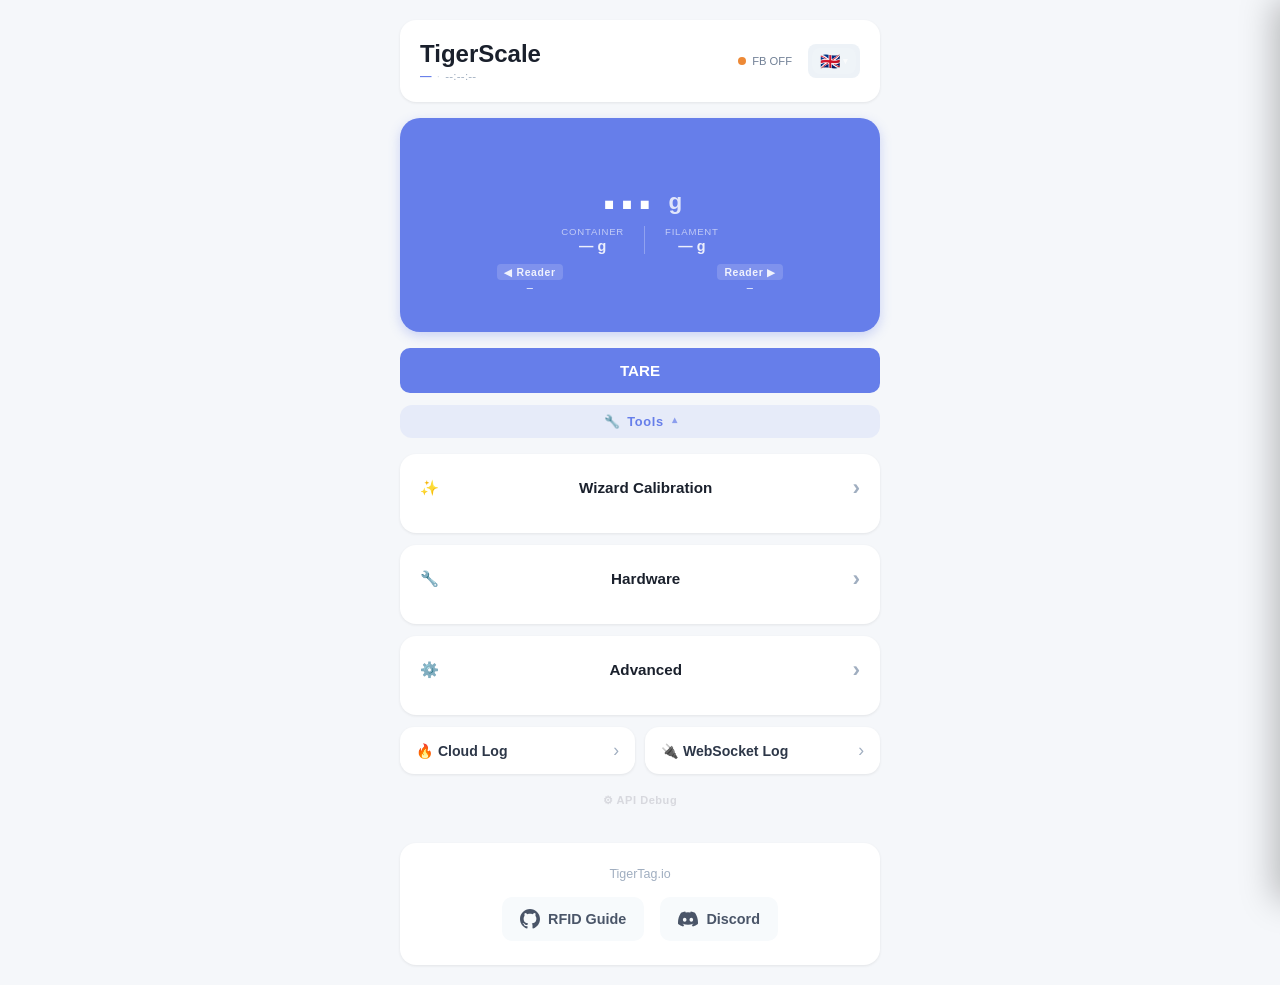
==== data/www/index.html @ 35320fca "Initial public release of the TigerScale V3 firmware First commit of the ESP32-S3 / PN532 / LVGL gen" ====
<!DOCTYPE html>
<html lang="en">
<head>
    <meta charset="UTF-8">
    <meta name="viewport" content="width=device-width, initial-scale=1.0">
    <meta name="theme-color" content="#667eea">
    <meta name="apple-mobile-web-app-capable" content="yes">
    <meta name="apple-mobile-web-app-status-bar-style" content="black-translucent">
    <meta name="apple-mobile-web-app-title" content="TigerScale">
    <meta name="description" content="TigerScale - Smart RFID filament scale">
    <link rel="icon" type="image/x-icon" href="favicon.ico">
    <link rel="icon" type="image/png" href="favicon.png">
    <link rel="apple-touch-icon" href="favicon.png">
    <link rel="manifest" href="manifest.json">
    <link rel="stylesheet" href="styles.css">
    <title>TigerScale</title>
</head>
<body>
    <div class="container">
        <!-- Header -->
        <div class="header">
            <div class="header-title">
                <h1>TigerScale</h1>
                <div class="header-device-info">
                    <span id="fwVersion" class="device-info-version">—</span>
                    <span class="device-info-sep">·</span>
                    <span id="uptime" class="device-info-uptime">--:--:--</span>
                </div>
            </div>
            <div class="header-right">
                <div class="status-bar">
                    <div class="status-info" id="cloudInfo" style="display:none">
                        <span id="cloudDot" class="status-dot"></span>
                        <span id="cloudText" style="font-size: 0.7rem;">—</span>
                    </div>
                    <div class="status-info" id="fbInfo" style="display:none">
                        <span id="fbDot" class="status-dot"></span>
                        <span id="fbText" style="font-size: 0.7rem;">FB</span>
                    </div>
                    <div class="status-info" id="dbInfo" style="display:none" title="TigerTag DB status">
                        <span id="dbDot" class="status-dot"></span>
                        <span id="dbText" style="font-size: 0.7rem;">DB</span>
                    </div>
                </div>
                <div class="lang-switcher" id="langSwitcher"></div>
            </div>
        </div>

        <!-- Weight Display -->
        <div class="weight-card">
            <!-- Workflow state badge — absolute overlay, never shifts layout -->
            <div id="sendState" class="send-status hidden"></div>

            <!-- Filament info panel — absolute overlay on the right, hidden until RFID scanned -->
            <div id="filamentPanel" class="filament-panel" style="display:none">
                <div id="filamentColorDot" class="filament-color-dot"></div>
                <div class="filament-panel-row">
                    <span class="filament-panel-label" data-i18n="brandLabel">Brand</span>
                    <span id="filamentBrand" class="filament-panel-value">—</span>
                </div>
                <div class="filament-panel-row">
                    <span class="filament-panel-label" data-i18n="materialLabel">Material</span>
                    <span id="filamentMaterial" class="filament-panel-value">—</span>
                </div>
            </div>

            <div id="userName" class="user-name hidden"></div>

            <!-- Big number: poids brut de la balance (toujours affiché) -->
            <div class="weight-display">
                <span id="weight">—</span>
                <span class="weight-unit">g</span>
            </div>

            <!-- Filament row: toujours visible, affiche — quand pas de valeur -->
            <div id="filamentRow" class="weight-meta-row">
                <div class="weight-meta-item">
                    <span class="weight-meta-label" data-i18n="containerLabel">Container</span>
                    <span class="weight-meta-value"><span id="containerWeightDisplay">—</span> g</span>
                </div>
                <div class="weight-meta-sep"></div>
                <div class="weight-meta-item">
                    <span class="weight-meta-label" data-i18n="filamentLabel">Filament</span>
                    <span class="weight-meta-value"><span id="netWeightDisplay">—</span> g</span>
                </div>
            </div>

            <!-- UIDs -->
            <div class="uid-rows">
                <div class="uid-row" id="uidLeftRow">
                    <span class="uid-chip-label" data-i18n="uidLeft" data-i18n-title="uidLeftFull" data-tooltip="Left" title="Left">◀ Reader</span>
                    <span id="uidLeftDisplay" class="uid-value">—</span>
                </div>
                <div class="uid-row" id="uidRightRow">
                    <span class="uid-chip-label" data-i18n="uidRight" data-i18n-title="uidRightFull" data-tooltip="Right" title="Right">Reader ▶</span>
                    <span id="uid" class="uid-value" data-i18n-empty="waiting">—</span>
                </div>
                <!-- Twin row: visible only when twin was fetched from Firestore (not physically detected) -->
                <div class="uid-row uid-row--twin" id="uidTwinRow" style="display:none">
                    <span class="uid-chip-label uid-chip-label--twin" data-i18n="uidTwin">Online Request</span>
                    <span id="uidTwinDisplay" class="uid-value uid-value--twin">—</span>
                </div>
            </div>

        </div>

        <!-- Tare Button -->
        <button id="tareBtn" class="tare-hold-btn" onmousedown="startTare()" onmouseup="cancelTare()" onmouseleave="cancelTare()" ontouchstart="startTare()" ontouchend="cancelTare()">
            <span class="tare-text" data-i18n="tare">TARE</span>
            <span class="tare-progress"></span>
        </button>

        <!-- Hidden inputs preserved for backward-compat -->
        <input type="hidden" id="firebaseEmail">
        <input type="hidden" id="firebasePassword">
        <span id="firebaseStatus" style="display:none">—</span>

        <!-- Toolbox toggle -->
        <button id="toolboxToggle" class="toolbox-toggle open" onclick="toggleToolbox()">
            <span>🔧</span>
            <span data-i18n="toolbox">Outils</span>
            <span class="toolbox-toggle-chev">▾</span>
        </button>

        <!-- Toolbox panel — tout ce qui est en dessous du TARE -->
        <div id="toolbox">

        <!-- Account card — visible only when authenticated. Replaces the old inline
             email/password Firebase card (now obsolete: login is handled by the modal). -->
        <div id="accountCard" class="card" style="display:none">
            <div class="card-title collapsible" onclick="toggleSection(this)">
                👤 <span data-i18n="account">Compte</span>
            </div>
            <div class="collapsible-content">
                <div class="account-row">
                    <div class="account-avatar" id="accountAvatar">?</div>
                    <div class="account-info">
                        <div class="account-label" data-i18n="connectedAs">Connecté en tant que</div>
                        <div class="account-name" id="accountName" style="display:none"></div>
                        <div class="account-email" id="accountEmail">—</div>
                    </div>
                </div>
                <div class="divider"></div>
                <button class="danger" onclick="signOut()">
                    🚪 <span data-i18n="signOut">Se déconnecter</span>
                </button>
            </div>
        </div>

        <!-- Calibration -->
        <div class="card">
            <div class="card-title collapsible" onclick="toggleSection(this)">
                ✨ <span data-i18n="calibration">Calibration</span>
            </div>
            <div class="collapsible-content">
                <!-- Calibration Wizard -->
                <div id="calibWizard">
                    <!-- Progress indicator -->
                    <div class="progress-dots">
                        <span class="dot active" data-step="1"></span>
                        <span class="dot" data-step="2"></span>
                        <span class="dot" data-step="3"></span>
                    </div>
                    
                    <!-- Step 1: Empty scale -->
                    <div id="step1" class="calib-step active">
                        <div class="step-icon">⚖️</div>
                        <div class="step-instruction" data-i18n="step1Instruction">Retirez le filament de la balance</div>
                        <button onclick="calibStep1()" data-i18n="step1Button">Step 2 →</button>
                    </div>
                    
                    <!-- Step 2: Place known weight -->
                    <div id="step2" class="calib-step">
                        <!-- Close button (X) -->
                        <button class="close-btn" onclick="calibBack(1)" title="Retour">✕</button>
                        
                        <!-- Masterspool image (replaces 📦 emoji) -->
                        <div id="masterspoolImageMain" class="masterspool-image-main">
                            <img id="masterspoolImg" src="" alt="Masterspool">
                        </div>
                        
                        <div class="step-instruction" data-i18n="step2Instruction">Sélectionnez votre Masterspool vide et placez-la sur la balance</div>
                        
                        <!-- Masterspool selector -->
                        <div class="masterspool-selector">
                            <label data-i18n="selectMasterspool" style="font-size: 0.9em; color: #4a5568; margin-bottom: 8px; display: block;">Sélectionnez votre Masterspool</label>
                            <select id="masterspoolSelect" onchange="onMasterspoolChange()" style="width: 100%; padding: 12px; border: 2px solid #e2e8f0; border-radius: 10px; font-size: 0.95em; background: #fff; margin-bottom: 12px;">
                                <!-- Options will be populated by JavaScript -->
                            </select>
                            
                            <!-- Custom weight input (shown only when Custom is selected) -->
                            <input type="number" id="calibKnownWeight" data-i18n-placeholder="calibKnownWeight" placeholder="Poids réel (g)" step="0.1" min="0.1" inputmode="decimal" style="font-size: 1.1em; padding: 16px; text-align: center; font-weight: 600; background: #fff; display: none;">
                            <div id="calibWeightError" class="error-message" style="display: none;">
                                <span data-i18n="errorWeightRequired">⚠️ Veuillez entrer un poids valide (min. 200g)</span>
                            </div>
                        </div>
                        
                        <div class="button-group" style="grid-template-columns: 1fr 1fr;">
                            <button id="tareBtnCalib" class="tare-hold-btn" onmousedown="startTareCalib()" onmouseup="cancelTareCalib()" onmouseleave="cancelTareCalib()" ontouchstart="startTareCalib()" ontouchend="cancelTareCalib()">
                                <span class="tare-text" data-i18n="tare">TARE</span>
                                <span class="tare-progress"></span>
                            </button>
                            <button onclick="calibStep2()" data-i18n="step2Button">Calibrer ✓</button>
                        </div>
                    </div>
                    
                    <!-- Step 3: Success -->
                    <div id="step3" class="calib-step">
                        <div class="step-icon">✨</div>
                        <div class="step-instruction" data-i18n="step3Instruction">La balance est maintenant calibrée</div>
                        <button class="secondary" onclick="calibReset()" data-i18n="calibAgain">Calibrer à nouveau</button>
                    </div>
                </div>
                
                <div class="divider"></div>
                
                <!-- Manual calibration (collapsed by default) -->
                <div class="card-subtitle collapsible" onclick="toggleSection(this)" style="cursor: pointer;">
                    ✏️ <span data-i18n="manualCalib">Calibration manuelle</span>
                </div>
                <div class="collapsible-content">
                    <div class="info-badge" style="margin-bottom: 12px;">
                        <span data-i18n="currentFactor">Facteur actuel</span>: <strong id="calFactor">—</strong>
                    </div>
                    <input type="number" id="newCalFactor" data-i18n-placeholder="newFactor" placeholder="Nouveau facteur" step="0.1" min="0.1">
                    <button class="secondary" onclick="updateCalibration()" data-i18n="apply">Appliquer</button>
                </div>
            </div>
        </div>

        <!-- Hardware -->
        <div class="card">
            <div class="card-title collapsible" onclick="toggleSection(this)">
                🔧 <span data-i18n="hardware">Hardware</span>
            </div>
            <div class="collapsible-content">

                <!-- RFID Reader count -->
                <div class="setting-row">
                    <div class="setting-row-label">
                        📡 <span data-i18n="rfidReaders">RFID Readers</span>
                    </div>
                    <div class="segment-control" id="rfidSegment">
                        <button class="segment-btn active" data-val="1" onclick="setRfidCount(1)">1</button>
                        <button class="segment-btn"        data-val="2" onclick="setRfidCount(2)">2</button>
                    </div>
                </div>

                <!-- Left/Right selector — visible only when count=1 -->
                <div class="setting-row setting-row--indent" id="rfidSideRow" style="display:none">
                    <div class="setting-row-label">
                        <span data-i18n="rfidSide">Position</span>
                    </div>
                    <div class="segment-control" id="rfidSideSegment">
                        <button class="segment-btn active" data-val="left"  onclick="setRfidSide('left')"  data-i18n="rfidReaderLeft">Left</button>
                        <button class="segment-btn"        data-val="right" onclick="setRfidSide('right')" data-i18n="rfidReaderRight">Right</button>
                    </div>
                </div>

                <!-- RFID test panel -->
                <div class="motor-test-panel" id="rfidTestPanel">
                    <div class="motor-test-header">
                        📡 <span data-i18n="rfidTest">RFID test</span>
                    </div>
                    <!-- Left reader row -->
                    <div class="rfid-reader-row" id="rfidLeftRow">
                        <span class="rfid-reader-row-label" data-i18n="rfidReaderLeft">Left</span>
                        <div class="rfid-uid-wrap">
                            <div class="rfid-test-uid" id="rfidTestUidLeft">—</div>
                            <button class="rfid-clear-btn" id="rfidClearBtnLeft" onclick="clearRfidUid('left')" style="display:none" aria-label="Clear">
                                <svg viewBox="0 0 24 24" width="14" height="14" fill="none" stroke="currentColor" stroke-width="2.5"><line x1="18" y1="6" x2="6" y2="18"/><line x1="6" y1="6" x2="18" y2="18"/></svg>
                            </button>
                        </div>
                    </div>
                    <!-- Right reader row -->
                    <div class="rfid-reader-row" id="rfidRightRow">
                        <span class="rfid-reader-row-label" data-i18n="rfidReaderRight">Right</span>
                        <div class="rfid-uid-wrap">
                            <div class="rfid-test-uid" id="rfidTestUidRight">—</div>
                            <button class="rfid-clear-btn" id="rfidClearBtnRight" onclick="clearRfidUid('right')" style="display:none" aria-label="Clear">
                                <svg viewBox="0 0 24 24" width="14" height="14" fill="none" stroke="currentColor" stroke-width="2.5"><line x1="18" y1="6" x2="6" y2="18"/><line x1="6" y1="6" x2="18" y2="18"/></svg>
                            </button>
                        </div>
                    </div>
                    <button class="motor-test-run-btn" id="rfidTestRunBtn" onclick="toggleRfidTest()">
                        <svg viewBox="0 0 24 24" width="16" height="16" fill="currentColor" id="rfidTestIcon"><polygon points="5,3 19,12 5,21"/></svg>
                        <span id="rfidTestLabel">Scan</span>
                    </button>
                </div>

                <div class="divider"></div>

                <!-- Motor connected toggle -->
                <div class="setting-row">
                    <div class="setting-row-label">
                        ⚙️ <span data-i18n="motorConnected">Motor connected</span>
                    </div>
                    <label class="ios-switch" aria-label="Motor connected">
                        <input type="checkbox" id="motorConnectedCheck" onchange="onMotorConnectedChange()">
                        <span class="ios-switch-track"></span>
                    </label>
                </div>

                <!-- Rotation enabled (shown only when motor connected) -->
                <div class="setting-row setting-row--indent" id="motorEnabledRow" style="display:none">
                    <div class="setting-row-label">
                        <span data-i18n="motorEnabled">Rotation enabled</span>
                    </div>
                    <label class="ios-switch" aria-label="Rotation enabled">
                        <input type="checkbox" id="motorEnabledCheck" onchange="onMotorEnabledChange()">
                        <span class="ios-switch-track"></span>
                    </label>
                </div>

                <!-- Speed + test panel (shown only when connected + enabled) -->
                <div class="motor-test-panel" id="motorTestPanel" style="display:none">
                    <div class="motor-test-header">
                        ⚙️ <span data-i18n="motorSpeedLabel">Vitesse de rotation</span>
                    </div>
                    <!-- Noise badge -->
                    <div class="motor-noise-row">
                        <span class="motor-noise-badge" id="motorNoiseBadge">🔉</span>
                        <span class="motor-noise-label" id="motorNoiseLabel" data-i18n="motorNoiseModerate">Modéré</span>
                    </div>
                    <div class="motor-test-speeds">
                        <input type="range" class="motor-speed-slider" id="motorSpeedSlider"
                               min="1" max="5" step="1" value="3"
                               oninput="setMotorSpeed(+this.value)">
                        <div class="motor-speed-ticks">
                            <span>1</span><span>2</span><span>3</span><span>4</span><span>5</span>
                        </div>
                    </div>
                    <!-- Test run button -->
                    <button class="motor-test-run-btn" id="motorTestRunBtn" onclick="toggleMotorTest()">
                        <svg viewBox="0 0 24 24" width="16" height="16" fill="currentColor" id="motorTestIcon"><polygon points="5,3 19,12 5,21"/></svg>
                        <span id="motorTestLabel" data-i18n="motorTestRun">Run</span>
                    </button>
                </div>

                <div class="divider"></div>

                <!-- Spool detection (read-only, from WS) -->
                <div class="setting-row">
                    <div class="setting-row-label">
                        🧵 <span data-i18n="spoolDetected">Container detected</span>
                    </div>
                    <span class="compact-value" id="spoolDetectedVal">—</span>
                </div>
                <div class="setting-row" id="spoolPositionRow" style="display:none">
                    <span class="setting-row-label" data-i18n="spoolPosition">Position</span>
                    <span class="compact-value" id="spoolPositionVal">—</span>
                </div>

            </div>
        </div>

        <!-- Advanced -->
        <div class="card">
            <div class="card-title collapsible" onclick="toggleSection(this)">
                ⚙️ <span data-i18n="advanced">Avancé</span>
            </div>
            <div class="collapsible-content">
                <button class="secondary" onclick="resetWiFi()">📶 <span data-i18n="reconfigWifi">Reconfigurer Wi‑Fi</span></button>
                <div style="height: 8px;"></div>
                <button class="danger" onclick="factoryReset()">🗑️ <span data-i18n="factoryReset">Réinitialisation</span></button>
                <div class="divider"></div>
            </div>
        </div>
        
        <!-- Log buttons -->
        <div style="display:flex;gap:10px;margin-bottom:0">
            <button class="log-open-btn" onclick="logPanelOpen('fb')">
                🔥 Cloud Log <span class="log-open-arrow">›</span>
            </button>
            <button class="log-open-btn" onclick="logPanelOpen('ws')">
                🔌 WebSocket Log <span class="log-open-arrow">›</span>
            </button>
        </div>

        <!-- ── Debug API panel (advanced users) ─────────────────────────── -->
        <div id="debugPanel" style="margin-top:16px;padding:0 4px 8px;">
            <button onclick="(function(p){p.style.display=p.style.display==='none'?'block':'none'})(document.getElementById('debugContent'))"
                    style="background:none;border:none;color:#c0c0c8;font-size:11px;cursor:pointer;padding:4px 0;letter-spacing:.05em;opacity:.55;transition:opacity .2s"
                    onmouseover="this.style.opacity='.9'" onmouseout="this.style.opacity='.55'">
                ⚙ API Debug
            </button>
            <div id="debugContent" style="display:none;margin-top:10px;background:#1a1a2e;border-radius:10px;padding:14px 16px;font-size:12px;font-family:monospace;color:#a0a0c0;line-height:1.9">

                <div style="color:#667eea;font-weight:600;margin-bottom:6px;font-size:11px;letter-spacing:.08em">GET — ouvre dans le navigateur</div>

                <a href="/api/status"        target="_blank" style="display:block;color:#a29bfe;text-decoration:none" onmouseover="this.style.color='#fff'" onmouseout="this.style.color='#a29bfe'">/api/status</a>
                <a href="/api/logs"          target="_blank" style="display:block;color:#a29bfe;text-decoration:none" onmouseover="this.style.color='#fff'" onmouseout="this.style.color='#a29bfe'">/api/logs</a>
                <a href="/api/firebase/status" target="_blank" style="display:block;color:#a29bfe;text-decoration:none" onmouseover="this.style.color='#fff'" onmouseout="this.style.color='#a29bfe'">/api/firebase/status</a>
                <a href="/api/hw/config"     target="_blank" style="display:block;color:#a29bfe;text-decoration:none" onmouseover="this.style.color='#fff'" onmouseout="this.style.color='#a29bfe'">/api/hw/config</a>
                <a href="/api/ping"          target="_blank" style="display:block;color:#a29bfe;text-decoration:none" onmouseover="this.style.color='#fff'" onmouseout="this.style.color='#a29bfe'">/api/ping</a>
                <a href="/api/rfid/test"     target="_blank" style="display:block;color:#a29bfe;text-decoration:none" onmouseover="this.style.color='#fff'" onmouseout="this.style.color='#a29bfe'">/api/rfid/test</a>
                <a href="/api/ota/check"     target="_blank" style="display:block;color:#a29bfe;text-decoration:none" onmouseover="this.style.color='#fff'" onmouseout="this.style.color='#a29bfe'">/api/ota/check</a>

                <div style="color:#667eea;font-weight:600;margin:10px 0 6px;font-size:11px;letter-spacing:.08em">POST — clic = fetch()</div>

                <span id="_dbg_tare"        class="dbg-post" onclick="dbgPost('/api/tare')">/api/tare</span><br>
                <span id="_dbg_wf_stop"     class="dbg-post" onclick="dbgPost('/api/workflow/stop')">/api/workflow/stop</span><br>
                <span id="_dbg_push_weight" class="dbg-post" onclick="dbgPost('/api/push-weight')">/api/push-weight</span><br>
                <span id="_dbg_update_db"   class="dbg-post" onclick="dbgPost('/api/update-db')">/api/update-db</span><br>
                <span id="_dbg_srv_toggle"  class="dbg-post" onclick="dbgPost('/api/servo-toggle')">/api/servo-toggle</span><br>
                <span id="_dbg_srv_test"    class="dbg-post" onclick="dbgPost('/api/servo/test')">/api/servo/test</span><br>
                <span id="_dbg_fb_logout"   class="dbg-post" onclick="dbgPost('/api/firebase/logout')">/api/firebase/logout</span><br>
                <span id="_dbg_logs_del"    class="dbg-post" onclick="dbgPost('/api/logs','DELETE')">/api/logs  <span style="color:#fd79a8;font-size:10px">DELETE</span></span><br>
                <span id="_dbg_logs_clear"  class="dbg-post" onclick="dbgPost('/api/logs/clear')">/api/logs/clear</span><br>
                <span id="_dbg_reset_wifi"  class="dbg-post" onclick="dbgPost('/api/reset-wifi')" style="color:#fd79a8">/api/reset-wifi  ⚠</span><br>
                <span id="_dbg_factory"     class="dbg-post" onclick="dbgPost('/api/factory-reset')" style="color:#fd79a8">/api/factory-reset  ⚠</span><br>

                <div id="debugLog" style="margin-top:10px;color:#55efc4;min-height:16px;font-size:11px"></div>
            </div>
        </div>
        <!-- ── end debug panel ──────────────────────────────────────────── -->

        </div><!-- /#toolbox -->

        <!-- Footer — toujours visible, hors toolbox -->
        <div class="footer">
            <div class="footer-version">
                <a href="https://tigertag.io" target="_blank" rel="noopener noreferrer" style="color: #a0aec0; text-decoration: none; transition: color 0.2s;">TigerTag.io</a>
            </div>
            <div class="footer-links">
                <a href="https://github.com/TigerTag-Project/TigerTag-RFID-Guide" target="_blank" rel="noopener noreferrer" class="footer-link">
                    <svg viewBox="0 0 24 24" fill="currentColor">
                        <path d="M12 0c-6.626 0-12 5.373-12 12 0 5.302 3.438 9.8 8.207 11.387.599.111.793-.261.793-.577v-2.234c-3.338.726-4.033-1.416-4.033-1.416-.546-1.387-1.333-1.756-1.333-1.756-1.089-.745.083-.729.083-.729 1.205.084 1.839 1.237 1.839 1.237 1.07 1.834 2.807 1.304 3.492.997.107-.775.418-1.305.762-1.604-2.665-.305-5.467-1.334-5.467-5.931 0-1.311.469-2.381 1.236-3.221-.124-.303-.535-1.524.117-3.176 0 0 1.008-.322 3.301 1.23.957-.266 1.983-.399 3.003-.404 1.02.005 2.047.138 3.006.404 2.291-1.552 3.297-1.23 3.297-1.23.653 1.653.242 2.874.118 3.176.77.84 1.235 1.911 1.235 3.221 0 4.609-2.807 5.624-5.479 5.921.43.372.823 1.102.823 2.222v3.293c0 .319.192.694.801.576 4.765-1.589 8.199-6.086 8.199-11.386 0-6.627-5.373-12-12-12z"/>
                    </svg>
                    RFID Guide
                </a>
                <a href="https://discord.gg/3Qv5TSqnJH" target="_blank" rel="noopener noreferrer" class="footer-link">
                    <svg viewBox="0 0 24 24" fill="currentColor">
                        <path d="M20.317 4.37a19.791 19.791 0 0 0-4.885-1.515a.074.074 0 0 0-.079.037c-.21.375-.444.864-.608 1.25a18.27 18.27 0 0 0-5.487 0a12.64 12.64 0 0 0-.617-1.25a.077.077 0 0 0-.079-.037A19.736 19.736 0 0 0 3.677 4.37a.07.07 0 0 0-.032.027C.533 9.046-.32 13.58.099 18.057a.082.082 0 0 0 .031.057a19.9 19.9 0 0 0 5.993 3.03a.078.078 0 0 0 .084-.028a14.09 14.09 0 0 0 1.226-1.994a.076.076 0 0 0-.041-.106a13.107 13.107 0 0 1-1.872-.892a.077.077 0 0 1-.008-.128a10.2 10.2 0 0 0 .372-.292a.074.074 0 0 1 .077-.01c3.928 1.793 8.18 1.793 12.062 0a.074.074 0 0 1 .078.01c.12.098.246.198.373.292a.077.077 0 0 1-.006.127a12.299 12.299 0 0 1-1.873.892a.077.077 0 0 0-.041.107c.36.698.772 1.362 1.225 1.993a.076.076 0 0 0 .084.028a19.839 19.839 0 0 0 6.002-3.03a.077.077 0 0 0 .032-.054c.5-5.177-.838-9.674-3.549-13.66a.061.061 0 0 0-.031-.03zM8.02 15.33c-1.183 0-2.157-1.085-2.157-2.419c0-1.333.956-2.419 2.157-2.419c1.21 0 2.176 1.096 2.157 2.42c0 1.333-.956 2.418-2.157 2.418zm7.975 0c-1.183 0-2.157-1.085-2.157-2.419c0-1.333.955-2.419 2.157-2.419c1.21 0 2.176 1.096 2.157 2.42c0 1.333-.946 2.418-2.157 2.418z"/>
                    </svg>
                    Discord
                </a>
            </div>
        </div>

    </div>

    <!-- Modal for weight too light error -->
    <div id="weightErrorModal" class="modal">
        <div class="modal-content">
            <div class="modal-icon">⚠️</div>
            <h3 class="modal-title" data-i18n="modalWeightTooLightTitle">Poids insuffisant</h3>
            <p class="modal-message" data-i18n="modalWeightTooLightMessage">Le poids est trop léger pour une calibration. Utilisez une Masterspool ou un filament d'au moins 200g.</p>
            <button class="modal-btn" onclick="closeWeightErrorModal()" data-i18n="modalOk">OK</button>
        </div>
    </div>

    <!-- Modal for invalid weight error -->
    <div id="weightInvalidModal" class="modal">
        <div class="modal-content">
            <div class="modal-icon">⚠️</div>
            <h3 class="modal-title" data-i18n="modalWeightInvalidTitle">Poids invalide</h3>
            <p class="modal-message" data-i18n="modalWeightInvalidMessage">Veuillez entrer un poids valide</p>
            <button class="modal-btn" onclick="closeWeightInvalidModal()" data-i18n="modalOk">OK</button>
        </div>
    </div>

    <!-- Login Modal -->
    <div id="firebaseLoginModal" class="modal modal-blocking" style="display:none" aria-hidden="true">
        <div class="modal-content auth-modal" role="dialog" aria-labelledby="authTitle">
            <button class="auth-modal-close" onclick="hideAuthModal()" aria-label="Close">✕</button>
            <div id="authLangFlags" class="auth-lang-flags"></div>

            <div class="auth-logo">
                <div class="auth-logo-box">
                    <img src="img/logo-tigertag.svg" class="auth-logo-img" alt="TigerTag">
                </div>
            </div>
            <h2 class="auth-title" id="authTitle" data-i18n="authTitle">Bienvenue sur votre TigerScale</h2>
            <p class="auth-sub" id="authSubText" data-i18n="authSub">Connectez-vous pour synchroniser vos bobines avec le cloud TigerTag.</p>

            <button type="button" class="auth-btn auth-btn-google" id="btnAuthGoogle" onclick="signInWithGoogleBridge()">
                <svg width="18" height="18" viewBox="0 0 18 18" xmlns="http://www.w3.org/2000/svg" aria-hidden="true">
                    <path fill="#4285F4" d="M17.64 9.2c0-.637-.057-1.251-.164-1.84H9v3.481h4.844a4.14 4.14 0 0 1-1.796 2.716v2.258h2.908c1.702-1.567 2.684-3.875 2.684-6.615z"/>
                    <path fill="#34A853" d="M9 18c2.43 0 4.467-.806 5.956-2.18l-2.908-2.259c-.806.54-1.837.86-3.048.86-2.344 0-4.328-1.584-5.036-3.711H.957v2.332A8.997 8.997 0 0 0 9 18z"/>
                    <path fill="#FBBC05" d="M3.964 10.71A5.41 5.41 0 0 1 3.682 9c0-.593.102-1.17.282-1.71V4.958H.957A8.996 8.996 0 0 0 0 9c0 1.452.348 2.827.957 4.042l3.007-2.332z"/>
                    <path fill="#EA4335" d="M9 3.58c1.321 0 2.508.454 3.44 1.345l2.582-2.58C13.463.891 11.426 0 9 0A8.997 8.997 0 0 0 .957 4.958L3.964 7.29C4.672 5.163 6.656 3.58 9 3.58z"/>
                </svg>
                <span data-i18n="authGoogleBtn">Continuer avec Google</span>
            </button>

            <div class="auth-divider"><span data-i18n="authOr">ou</span></div>

            <!-- signup only -->
            <input type="text" id="signupDisplayName" data-i18n-placeholder="authDisplayName" placeholder="Nom affiché (optionnel)" autocomplete="name" data-signup-only style="display:none">
            <!-- always -->
            <input type="email" id="loginEmail" data-i18n-placeholder="authEmail" placeholder="Adresse e-mail" autocomplete="username">
            <input type="password" id="loginPassword" data-i18n-placeholder="authPassword" placeholder="Mot de passe" autocomplete="current-password">
            <!-- signup only -->
            <input type="password" id="signupConfirmPassword" data-i18n-placeholder="authConfirmPassword" placeholder="Confirmer le mot de passe" autocomplete="new-password" data-signup-only style="display:none">

            <!-- signin only -->
            <button type="button" class="auth-btn auth-btn-primary" onclick="signInWithEmail()" data-signin-only>
                <span data-i18n="authSignIn">Se connecter</span>
            </button>
            <!-- signup only -->
            <button type="button" class="auth-btn auth-btn-primary" onclick="signUpWithEmail()" data-signup-only style="display:none">
                <span data-i18n="authCreateBtn">Créer mon compte</span>
            </button>

            <div class="auth-error" id="authError" style="display:none"></div>

            <!-- signin footer -->
            <div class="auth-footer" data-signin-only>
                <div class="auth-footer-row">
                    <span data-i18n="authNoAccount">Pas encore de compte ?</span>
                    <a href="#" onclick="switchAuthMode('signup'); return false;" data-i18n="authSignUp">Créer un compte</a>
                </div>
                <div class="auth-footer-row">
                    <a href="#" onclick="forgotPassword(); return false;" data-i18n="authForgot">Mot de passe oublié ?</a>
                </div>
            </div>
            <!-- signup footer -->
            <div class="auth-footer" data-signup-only style="display:none">
                <div class="auth-footer-row">
                    <span data-i18n="authHaveAccount">Déjà un compte ?</span>
                    <a href="#" onclick="switchAuthMode('signin'); return false;" data-i18n="authSignIn">Se connecter</a>
                </div>
            </div>
        </div>
    </div>

    <style>
        /* --- Login modal --- */
        .modal-blocking { background: rgba(15,23,42,0.72); backdrop-filter: blur(6px); -webkit-backdrop-filter: blur(6px); }
        .auth-modal { max-width: 400px; padding: 30px 26px; text-align: center; position: relative; }
        .auth-modal-close {
            position: absolute; top: 12px; right: 12px;
            width: 30px; height: 30px; border-radius: 50%;
            border: none; background: transparent;
            color: #a0aec0; font-size: 16px; line-height: 1;
            cursor: pointer; display: flex; align-items: center; justify-content: center;
            transition: background 0.15s, color 0.15s;
        }
        .auth-modal-close:hover { background: #f0f0f0; color: #4a5568; }
        .auth-logo { margin-bottom: 14px; display: flex; align-items: center; justify-content: center; }
        .auth-logo-box { background: #000; border-radius: 20px; width: 92px; height: 92px; display: flex; align-items: center; justify-content: center; }
        .auth-logo-img { width: 80px; height: auto; display: block; filter: brightness(0) invert(1); }
        .auth-title { font-size: 22px; font-weight: 600; margin: 0 0 8px; color: #2c3e50; }
        .auth-sub { color: #7f8c8d; font-size: 14px; line-height: 1.5; margin: 0 0 24px; }
        .auth-btn { display: inline-flex; align-items: center; justify-content: center; gap: 10px; width: 100%; box-sizing: border-box; border: none; border-radius: 10px; padding: 13px 18px; font-size: 15px; font-weight: 500; cursor: pointer; font-family: inherit; transition: transform .05s, box-shadow .15s, background .15s; }
        .auth-btn:active { transform: scale(0.98); }
        .auth-btn-google { background: #fff; color: #3c4043; border: 1px solid #dadce0; box-shadow: 0 1px 2px rgba(0,0,0,.05); }
        .auth-btn-google:hover { box-shadow: 0 2px 8px rgba(0,0,0,.1); }
        .auth-btn-primary { background: #e67e22; color: #fff; }
        .auth-btn-primary:hover { background: #d35400; }
        .auth-divider { display: flex; align-items: center; margin: 18px 0; color: #95a5a6; font-size: 13px; }
        .auth-divider::before, .auth-divider::after { content: ""; flex: 1; height: 1px; background: #ecf0f1; }
        .auth-divider span { padding: 0 12px; text-transform: lowercase; }
        .auth-modal input[type=email], .auth-modal input[type=password] {
            width: 100%; box-sizing: border-box; padding: 12px 14px; border: 1px solid #ecf0f1;
            border-radius: 10px; font-size: 14px; margin-bottom: 10px; font-family: inherit;
            transition: border-color .15s;
        }
        .auth-modal input[type=email]:focus, .auth-modal input[type=password]:focus {
            outline: none; border-color: #e67e22;
        }
        .auth-error { background: #fdeaea; color: #c0392b; padding: 10px 12px; border-radius: 8px;
                      font-size: 13px; margin-top: 12px; text-align: left; line-height: 1.4; }
        .auth-footer { margin-top: 18px; font-size: 13px; color: #7f8c8d; }
        .auth-footer-row { margin-bottom: 6px; }
        .auth-footer a { color: #e67e22; text-decoration: none; margin-left: 4px; }
        .auth-footer a:hover { text-decoration: underline; }
        /* --- Language selector in modal --- */
        .auth-lang-flags { position: absolute; top: 12px; left: 12px; }
        .auth-lang-trigger {
            display: flex; align-items: center; gap: 4px;
            padding: 4px 8px; border: none; border-radius: 8px;
            background: transparent; cursor: pointer;
            font-size: 18px; line-height: 1; transition: background .15s;
        }
        .auth-lang-trigger:hover { background: #f0f0f0; }
        .auth-lang-trigger-chev { font-size: 10px; color: #a0aec0; }
        .auth-lang-list {
            display: none; position: absolute; top: calc(100% + 4px); left: 0;
            background: #1a202c; border: 1px solid rgba(255,255,255,0.1);
            border-radius: 10px; padding: 6px; list-style: none; margin: 0;
            min-width: 200px; z-index: 100; box-shadow: 0 8px 24px rgba(0,0,0,0.4);
        }
        .auth-lang-flags.open .auth-lang-list { display: block; }
        .auth-lang-item {
            display: flex; align-items: center; gap: 8px;
            padding: 8px 10px; border-radius: 7px; cursor: pointer;
            font-size: 13px; color: #cbd5e0; transition: background .15s, color .15s;
        }
        .auth-lang-item:hover { background: rgba(255,255,255,0.08); color: #fff; }
        .auth-lang-item.active { background: rgba(102,126,234,0.25); color: #a3bffa; font-weight: 600; }
        .auth-lang-item-flag { font-size: 16px; line-height: 1; }
        .auth-lang-item-name { flex: 1; }
        @media (max-width: 420px) {
            .auth-modal { padding: 24px 20px; }
            .auth-title { font-size: 20px; }
        }

        /* --- Account card (post-login) --- */
        .account-row { display: flex; align-items: center; gap: 14px; padding: 4px 0; }
        .account-avatar {
            width: 44px; height: 44px; border-radius: 50%;
            background: linear-gradient(135deg, #e67e22, #d35400);
            color: #fff; display: flex; align-items: center; justify-content: center;
            font-weight: 700; font-size: 14px; flex-shrink: 0;
            text-transform: uppercase; letter-spacing: 0.05em;
        }
        .account-info { flex: 1; min-width: 0; overflow: hidden; }
        .account-label { font-size: 12px; color: #95a5a6; margin-bottom: 2px; }
        .account-name {
            font-size: 15px; color: #1a202c; font-weight: 600;
            overflow: hidden; text-overflow: ellipsis; white-space: nowrap;
            margin-bottom: 1px;
        }
        .account-email {
            font-size: 12px; color: #718096; font-weight: 400;
            overflow: hidden; text-overflow: ellipsis; white-space: nowrap;
        }
        /* --- Debug API panel --- */
        .dbg-post {
            display: inline-block; color: #74b9ff; cursor: pointer;
            text-decoration: none; transition: color .15s;
        }
        .dbg-post:hover { color: #fff; }
        .dbg-post.ok   { color: #55efc4 !important; }
        .dbg-post.err  { color: #fd79a8 !important; }
    </style>

    <script src="i18n.js"></script>
    <script src="script.js"></script>
    <script>
    function dbgPost(url, method) {
        method = method || 'POST';
        var log = document.getElementById('debugLog');
        log.textContent = method + ' ' + url + ' …';
        // Find the span whose onclick calls this url
        var spans = document.querySelectorAll('.dbg-post');
        var el = null;
        for (var i = 0; i < spans.length; i++) {
            if ((spans[i].getAttribute('onclick') || '').indexOf("'" + url + "'") !== -1) { el = spans[i]; break; }
        }
        fetch(url, { method: method, cache: 'no-store' })
            .then(function(r) {
                return r.text().then(function(t) { return { ok: r.ok, status: r.status, body: t }; });
            })
            .then(function(d) {
                var preview = d.body.length > 120 ? d.body.substring(0, 120) + '…' : d.body;
                log.textContent = '✓ ' + d.status + '  ' + preview;
                if (el) { el.classList.add('ok'); setTimeout(function(){ el.classList.remove('ok'); }, 1500); }
            })
            .catch(function(e) {
                log.textContent = '✗ ' + e;
                if (el) { el.classList.add('err'); setTimeout(function(){ el.classList.remove('err'); }, 2000); }
            });
    }
    </script>

    <!-- ── Log Side Panel ───────────────────────────────────────────────── -->
    <div id="logSidePanel" class="log-side-panel">
        <div class="log-side-header">
            <div class="log-side-tabs">
                <button class="log-side-tab active" id="logTabFb" onclick="logTabSwitch('fb')">🔥 Cloud</button>
                <button class="log-side-tab" id="logTabWs" onclick="logTabSwitch('ws')">🔌 WebSocket</button>
            </div>
            <button class="log-side-close" onclick="logPanelClose()">✕</button>
        </div>

        <!-- Firebase pane -->
        <div id="logPaneFb" class="log-pane active">
            <div class="log-pane-toolbar">
                <span class="ws-log-count"><span id="fbLogCount">0</span> entrées</span>
                <div class="ws-log-toolbar-btns">
                    <button class="ws-log-btn" id="fbLogRefreshBtn" onclick="fbLogFetch()">↺</button>
                    <button class="ws-log-btn" id="fbLogCopyBtn" onclick="fbLogCopy()" title="Copier les logs">📋</button>
                    <button class="ws-log-btn" onclick="fbLogClear()">🗑</button>
                </div>
            </div>
            <div class="log-pane-entries" id="fbLogContainer">
                <div class="ws-log-empty">Chargement...</div>
            </div>
        </div>

        <!-- WebSocket pane -->
        <div id="logPaneWs" class="log-pane">
            <div class="log-pane-toolbar">
                <label class="ws-log-toggle-wrap">
                    <input type="checkbox" id="wsLogOnlyChanges" checked onchange="wsLogSetOnlyChanges(this.checked)">
                    <span>Changements seulement</span>
                </label>
                <div class="ws-log-toolbar-btns">
                    <button class="ws-log-btn" id="wsLogPauseBtn" onclick="wsLogTogglePause()">⏸</button>
                    <button class="ws-log-btn" id="wsLogCopyBtn" onclick="wsLogCopy()" title="Copier les logs">📋</button>
                    <button class="ws-log-btn" onclick="wsLogClear()">🗑</button>
                </div>
            </div>
            <div class="ws-log-count" style="padding:0 12px 6px"><span id="wsLogCount">0</span> messages</div>
            <div class="log-pane-entries" id="wsLogContainer">
                <div class="ws-log-empty">En attente de messages...</div>
            </div>
        </div>
    </div>
</body>
</html>
---- data/www/styles.css ----
* { 
    margin: 0; 
    padding: 0; 
    box-sizing: border-box; 
}

body { 
    font-family: -apple-system, BlinkMacSystemFont, 'Segoe UI', 'Roboto', sans-serif;
    background: #f5f7fa;
    color: #2d3748;
    padding: 20px;
    min-height: 100vh;
}

.container { 
    max-width: 480px; 
    margin: 0 auto; 
}

/* Header */
.header {
    background: #fff;
    border-radius: 16px;
    padding: 20px;
    margin-bottom: 16px;
    box-shadow: 0 1px 3px rgba(0,0,0,0.08);
    display: flex;
    justify-content: space-between;
    align-items: center;
}

.header h1 {
    font-size: 1.5em;
    font-weight: 700;
    color: #1a202c;
    margin: 0;
}

.header-title {
    display: flex;
    flex-direction: column;
    gap: 2px;
}

.header-device-info {
    display: flex;
    align-items: center;
    gap: 5px;
    font-size: 0.72em;
    color: #a0aec0;
    font-weight: 500;
    letter-spacing: 0.02em;
}

.device-info-version {
    color: #667eea;
    font-weight: 600;
}

.device-info-sep {
    opacity: 0.4;
}

.device-info-uptime {
    font-variant-numeric: tabular-nums;
}

.header-right {
    display: flex;
    gap: 16px;
    align-items: center;
}

/* Language Switcher */
.lang-switcher {
    display: flex;
    background: #edf2f7;
    border-radius: 8px;
    padding: 4px;
    gap: 4px;
}

.lang-btn {
    padding: 6px 12px;
    border: none;
    border-radius: 6px;
    font-size: 0.8em;
    font-weight: 600;
    cursor: pointer;
    background: transparent;
    color: #718096;
    transition: all 0.2s;
}

.lang-btn.active {
    background: #fff;
    color: #667eea;
    box-shadow: 0 1px 3px rgba(0,0,0,0.1);
}

.lang-btn:hover:not(.active) {
    color: #4a5568;
}

/* ── Language dropdown (built by i18n.js when #langSwitcher exists) ── */
.lang-dropdown {
    position: relative;
    display: flex;
    align-items: center;
}

.lang-trigger {
    display: flex;
    align-items: center;
    gap: 3px;
    padding: 5px 8px;
    border: none;
    border-radius: 8px;
    background: rgba(255,255,255,0.12);
    color: #fff;
    font-size: 0.85em;
    cursor: pointer;
    transition: background 0.2s;
    white-space: nowrap;
}

.lang-trigger:hover {
    background: rgba(255,255,255,0.22);
}

.lang-trigger-flag {
    font-size: 1.2em;
    line-height: 1;
}

.lang-trigger-chevron {
    font-size: 0.65em;
    opacity: 0.7;
}

.lang-menu {
    display: none;
    position: absolute;
    top: calc(100% + 6px);
    right: 0;
    background: #1a202c;
    border: 1px solid rgba(255,255,255,0.1);
    border-radius: 10px;
    padding: 6px;
    list-style: none;
    margin: 0;
    min-width: 190px;
    z-index: 999;
    box-shadow: 0 8px 24px rgba(0,0,0,0.4);
}

.lang-dropdown.open .lang-menu {
    display: block;
}

.lang-item {
    display: flex;
    align-items: center;
    gap: 8px;
    width: 100%;
    padding: 8px 10px;
    border: none;
    border-radius: 7px;
    background: transparent;
    color: #cbd5e0;
    font-size: 0.82em;
    cursor: pointer;
    text-align: left;
    transition: background 0.15s, color 0.15s;
}

.lang-item:hover {
    background: rgba(255,255,255,0.08);
    color: #fff;
}

.lang-item.active {
    background: rgba(102,126,234,0.25);
    color: #a3bffa;
    font-weight: 600;
}

.lang-item-flag {
    font-size: 1.1em;
    line-height: 1;
}

.lang-item-name {
    flex: 1;
}


.status-bar {
    display: flex;
    gap: 12px;
    align-items: center;
}

.status-dot {
    width: 8px;
    height: 8px;
    border-radius: 50%;
    background: #cbd5e0;
    transition: background 0.3s;
}

.status-dot.active { background: #48bb78; }
.status-dot.error { background: #f56565; }
.status-dot.warning { background: #ed8936; }

.status-info {
    font-size: 0.75rem;
    color: #718096;
    display: flex;
    align-items: center;
    gap: 6px;
}

/* Weight Display */
.weight-card {
    background: #667eea;
    border-radius: 20px;
    padding: 32px 24px;
    margin-bottom: 16px;
    text-align: center;
    color: #fff;
    box-shadow: 0 4px 12px rgba(102, 126, 234, 0.3);
    position: relative;    /* needed for the workflow badge overlay */
}

.user-name {
    font-size: 1.1em;
    font-weight: 600;
    opacity: 0.9;
    margin-bottom: 8px;
    text-transform: capitalize;
    padding: 8px 16px;
    border-radius: 8px;
    transition: all 0.3s;
}

.weight-display {
    font-size: 3.5em;
    font-weight: 800;
    line-height: 1;
    margin: 12px 0;
    letter-spacing: -1px;
    transition: none;
}

.weight-unit {
    font-size: 0.4em;
    opacity: 0.8;
    font-weight: 600;
}

.tag-id {
    font-size: 0.95em;
    opacity: 0.85;
    margin-top: 8px;
    font-weight: 500;
}

/* Secondary weight breakdown: raw + container */
.weight-meta-row {
    display: flex;
    align-items: center;
    justify-content: center;
    margin: -4px 0 10px;
}
.weight-meta-item {
    display: flex;
    flex-direction: column;
    align-items: center;
    padding: 0 20px;
}
.weight-meta-label {
    font-size: 0.6em;
    text-transform: uppercase;
    letter-spacing: 0.08em;
    opacity: 0.6;
    margin-bottom: 1px;
}
.weight-meta-value {
    font-size: 0.9em;
    font-weight: 600;
    opacity: 0.88;
}
.weight-meta-sep {
    width: 1px;
    height: 28px;
    background: rgba(255,255,255,0.28);
    flex-shrink: 0;
}

/* UID rows */
.uid-rows {
    display: grid;
    grid-template-columns: 1fr 1fr;
    gap: 6px 8px;
    margin: 4px 0 6px;
}
.uid-row {
    display: flex;
    flex-direction: column;
    align-items: center;
    gap: 3px;
}
/* Left column */
#uidLeftRow  { align-items: center; }
/* Right column */
#uidRightRow { align-items: center; }
.uid-chip-label {
    background: rgba(255,255,255,0.18);
    border-radius: 4px;
    padding: 2px 7px;
    font-size: 0.65em;
    font-weight: 700;
    letter-spacing: 0.06em;
    min-width: 34px;
    text-align: center;
    opacity: 0.9;
    position: relative;
    cursor: default;
}
/* Custom tooltip via data-tooltip attribute */
.uid-chip-label[data-tooltip]::after {
    content: attr(data-tooltip);
    position: absolute;
    bottom: calc(100% + 6px);
    left: 50%;
    transform: translateX(-50%);
    background: rgba(0,0,0,0.82);
    color: #fff;
    padding: 3px 9px;
    border-radius: 5px;
    font-size: 1.1em;
    font-weight: 500;
    letter-spacing: 0.02em;
    white-space: nowrap;
    pointer-events: none;
    opacity: 0;
    transition: opacity 0.15s ease;
    z-index: 10;
}
.uid-chip-label[data-tooltip]:hover::after {
    opacity: 1;
}
.uid-value {
    font-size: 0.78em;
    font-family: monospace;
    letter-spacing: 0.04em;
    color: #ffffff;       /* physical reader UID — white */
    font-weight: 500;
}
/* Twin row — fetched from Firestore (cloud lookup) — spans both columns if ever shown */
.uid-row--twin {
    opacity: 0.85;
    grid-column: 1 / -1;
}
.uid-chip-label--twin {
    background: rgba(255,255,255,0.12);
    color: #4ade80;
    border: 1px solid rgba(74,222,128,0.35);
}
.uid-value--twin {
    color: #4ade80;       /* cloud / Firestore twin UID — green */
}

/* Filament info panel — floats right-center over the weight card */
.filament-panel {
    position: absolute;
    right: 10px;
    top: 10px;
    display: flex;
    flex-direction: column;
    align-items: center;
    gap: 6px;
    background: rgba(0,0,0,0.42);
    backdrop-filter: blur(10px);
    -webkit-backdrop-filter: blur(10px);
    border-radius: 12px;
    padding: 10px 11px;
    min-width: 76px;
    border: 1px solid rgba(255,255,255,0.13);
    z-index: 2;
    pointer-events: none;
}
.filament-color-dot {
    width: 30px;
    height: 30px;
    border-radius: 50%;
    background: #888888;
    border: 2px solid rgba(255,255,255,0.35);
    flex-shrink: 0;
    box-shadow: 0 2px 8px rgba(0,0,0,0.4);
}
.filament-panel-row {
    display: flex;
    flex-direction: column;
    align-items: center;
    gap: 1px;
    width: 100%;
}
.filament-panel-label {
    font-size: 0.52em;
    opacity: 0.6;
    text-transform: uppercase;
    letter-spacing: 0.08em;
    line-height: 1.2;
}
.filament-panel-value {
    font-size: 0.68em;
    font-weight: 700;
    white-space: nowrap;
    overflow: hidden;
    text-overflow: ellipsis;
    max-width: 70px;
    text-align: center;
}

/* Workflow state badge — floats top-left over the weight card, never moves content */
.send-status {
    position: absolute;
    top: 12px;
    left: 14px;
    padding: 4px 10px;
    border-radius: 20px;
    font-size: 0.72em;
    font-weight: 700;
    letter-spacing: 0.02em;
    background: rgba(255,255,255,0.18);
    backdrop-filter: blur(4px);
    -webkit-backdrop-filter: blur(4px);
    border: 1px solid rgba(255,255,255,0.25);
    white-space: nowrap;
    pointer-events: none;
    transition: opacity 0.25s ease, background 0.25s ease;
}

/* Card */
.card {
    background: #fff;
    border-radius: 16px;
    padding: 20px;
    margin-bottom: 12px;
    box-shadow: 0 1px 3px rgba(0,0,0,0.08);
}

.card-title {
    font-size: 0.95em;
    font-weight: 600;
    color: #1a202c;
    margin-bottom: 12px;
    display: flex;
    align-items: center;
    gap: 8px;
}

.card-subtitle {
    font-size: 0.8em;
    color: #718096;
    margin-bottom: 12px;
}

/* Buttons */
button {
    width: 100%;
    padding: 14px 20px;
    border: none;
    border-radius: 10px;
    font-size: 0.95em;
    font-weight: 600;
    cursor: pointer;
    transition: all 0.2s;
    background: #667eea;
    color: #fff;
}

button:hover {
    transform: translateY(-1px);
    box-shadow: 0 4px 12px rgba(102, 126, 234, 0.4);
}

button:active {
    transform: translateY(0);
}

/* Tare Hold Button */
/* ── Toolbox toggle ─────────────────────────────────────────── */
.toolbox-toggle {
    width: 100%;
    display: flex;
    align-items: center;
    justify-content: center;
    gap: 7px;
    padding: 9px 16px;
    margin-bottom: 16px;
    border: none;
    border-radius: 12px;
    background: rgba(102,126,234,0.1);
    color: #667eea;
    font-size: 0.8em;
    font-weight: 600;
    cursor: pointer;
    letter-spacing: 0.05em;
    transition: background 0.2s, color 0.2s;
}
.toolbox-toggle:hover  { background: rgba(102,126,234,0.18); }
.toolbox-toggle-chev   { transition: transform 0.3s ease; font-size: 0.8em; opacity: 0.7; }
.toolbox-toggle.open .toolbox-toggle-chev { transform: rotate(180deg); }

#toolbox { }
#toolbox.collapsed { display: none; }

/* ── end toolbox ─────────────────────────────────────────────── */

.tare-hold-btn {
    position: relative;
    overflow: hidden;
    margin-bottom: 12px;
    user-select: none;
    -webkit-user-select: none;
    -webkit-touch-callout: none;
    background: #667eea;
    color: #fff;
}

/* Remove margin-bottom for tare button in wizard */
.button-group .tare-hold-btn {
    margin-bottom: 0;
}

.tare-text {
    position: relative;
    z-index: 2;
}

.tare-progress {
    position: absolute;
    left: 0;
    top: 0;
    height: 100%;
    width: 0;
    background: rgba(255, 255, 255, 0.4);
    transition: none;
    z-index: 1;
}

.tare-hold-btn.holding .tare-progress {
    animation: fillProgress 1s linear forwards;
}

@keyframes fillProgress {
    from { width: 0%; }
    to { width: 100%; }
}

.tare-hold-btn.success {
    background: #48bb78 !important;
}

/* Tare button in wizard - override secondary style when holding/success */
.button-group .tare-hold-btn.holding {
    background: #667eea;
    color: #fff;
}

.button-group .tare-hold-btn.holding .tare-progress {
    background: rgba(255, 255, 255, 0.5);
}

button.secondary {
    background: #edf2f7;
    color: #4a5568;
}

button.secondary:hover {
    background: #e2e8f0;
    box-shadow: 0 2px 8px rgba(0,0,0,0.1);
}

button.danger {
    background: #fff;
    color: #f56565;
    border: 2px solid #feb2b2;
}

button.danger:hover {
    background: #fff5f5;
    border-color: #fc8181;
    box-shadow: 0 2px 8px rgba(245, 101, 101, 0.2);
}

.button-group {
    display: grid;
    grid-template-columns: 1fr 1fr;
    gap: 10px;
    margin-top: 12px;
}

/* Input */
input {
    width: 100%;
    padding: 12px 16px;
    border: 2px solid #e2e8f0;
    border-radius: 10px;
    font-size: 0.95em;
    transition: border 0.2s;
    background: #f7fafc;
    margin-bottom: 8px;
}

input:focus {
    outline: none;
    border-color: #667eea;
    background: #fff;
}

input.error {
    border-color: #f56565;
    background: #fff5f5;
    animation: shake 0.3s;
}

@keyframes shake {
    0%, 100% { transform: translateX(0); }
    25% { transform: translateX(-5px); }
    75% { transform: translateX(5px); }
}

.error-message {
    color: #e53e3e;
    font-size: 0.85em;
    margin-top: -4px;
    margin-bottom: 12px;
    padding: 8px 12px;
    background: #fff5f5;
    border-left: 3px solid #f56565;
    border-radius: 6px;
    animation: slideDown 0.3s ease-out;
}

@keyframes slideDown {
    from { 
        opacity: 0;
        transform: translateY(-10px);
    }
    to { 
        opacity: 1;
        transform: translateY(0);
    }
}

/* Eye button for password toggle */
.eye-btn {
    position: absolute;
    right: 8px;
    top: calc(50% - 4px);
    transform: translateY(-50%);
    width: 36px;
    height: 36px;
    padding: 0;
    background: transparent;
    border: none;
    cursor: pointer;
    font-size: 1.2em;
    display: flex;
    align-items: center;
    justify-content: center;
    transition: transform 0.2s;
    margin-bottom: 0;
}

.eye-btn:hover {
    transform: translateY(-50%) scale(1.15);
    background: transparent !important;
    box-shadow: none !important;
}

input::placeholder {
    color: #a0aec0;
}

/* Info Badge */
.info-badge {
    display: inline-flex;
    align-items: center;
    gap: 6px;
    padding: 6px 12px;
    background: #edf2f7;
    border-radius: 20px;
    font-size: 0.8em;
    color: #4a5568;
    font-weight: 500;
}

/* Collapsible */
.collapsible {
    cursor: pointer;
    user-select: none;
    display: flex;
    justify-content: space-between;
    align-items: center;
}

.collapsible::after {
    content: '›';
    font-size: 1.5em;
    transition: transform 0.2s;
    color: #a0aec0;
}

.collapsible.active::after {
    transform: rotate(90deg);
}

.collapsible-content {
    max-height: 0;
    overflow: hidden;
    transition: max-height 0.3s ease;
}

.collapsible-content.active {
    max-height: 800px;
    padding-top: 12px;
}

/* Calibration Wizard */
.calib-step {
    position: relative;
}

.close-btn {
    position: absolute;
    top: 10px;
    right: 10px;
    width: 32px;
    height: 32px;
    padding: 0;
    background: rgba(0, 0, 0, 0.1);
    color: #4a5568;
    border: none;
    border-radius: 50%;
    font-size: 1.5em;
    line-height: 1;
    cursor: pointer;
    transition: all 0.2s;
    display: flex;
    align-items: center;
    justify-content: center;
}

.close-btn:hover {
    background: rgba(0, 0, 0, 0.2);
    transform: scale(1.1);
}

.masterspool-selector {
    margin: 16px 0;
}

.masterspool-image-main {
    width: 200px;
    height: 200px;
    margin: 16px auto;
    display: flex;
    align-items: center;
    justify-content: center;
    overflow: hidden;
}

.masterspool-image-main img {
    max-width: 100%;
    max-height: 100%;
    object-fit: contain;
    border-radius: 10px;
}

.masterspool-image {
    text-align: center;
    padding: 8px;
    background: #fff;
    border-radius: 10px;
    border: 2px solid #e2e8f0;
}

.progress-dots {
    display: flex;
    justify-content: center;
    align-items: center;
    gap: 12px;
    margin-bottom: 20px;
}

.progress-dots .dot {
    width: 12px;
    height: 12px;
    border-radius: 50%;
    background: #cbd5e0;
    transition: all 0.3s;
    position: relative;
}

.progress-dots .dot.active {
    background: #667eea;
    transform: scale(1.3);
    box-shadow: 0 0 0 4px rgba(102, 126, 234, 0.2);
}

.progress-dots .dot.completed {
    background: #48bb78;
}

.calib-step {
    display: none;
    text-align: center;
    padding: 20px;
    background: linear-gradient(135deg, #f7fafc 0%, #edf2f7 100%);
    border-radius: 12px;
    margin-bottom: 16px;
}

.calib-step.active {
    display: block;
    animation: fadeIn 0.3s;
}

@keyframes fadeIn {
    from { opacity: 0; transform: translateY(10px); }
    to { opacity: 1; transform: translateY(0); }
}

.step-icon {
    font-size: 4em;
    margin: 16px 0;
    filter: grayscale(0.2);
}

.step-instruction {
    font-size: 1em;
    color: #4a5568;
    margin-bottom: 20px;
    line-height: 1.5;
}

.weight-display-small {
    background: #fff;
    padding: 12px;
    border-radius: 8px;
    margin: 16px 0;
    font-size: 0.95em;
    color: #2d3748;
    border: 2px solid #e2e8f0;
}

.weight-display-small strong {
    color: #667eea;
    font-size: 1.3em;
}

/* Divider */
.divider {
    height: 1px;
    background: #e2e8f0;
    margin: 16px 0;
}

/* Compact mode */
.compact-row {
    display: flex;
    justify-content: space-between;
    align-items: center;
    margin-bottom: 8px;
}

.compact-label {
    font-size: 0.85em;
    color: #718096;
}

.compact-value {
    font-size: 0.9em;
    font-weight: 600;
    color: #2d3748;
}

/* ── Hardware section ─────────────────────────────────────────────────────── */
.setting-row {
    display: flex;
    align-items: center;
    justify-content: space-between;
    gap: 14px;
    margin-bottom: 8px;
}
.setting-row-label {
    display: flex;
    align-items: center;
    gap: 8px;
    color: #2d3748;
    font-size: 14px;
    font-weight: 600;
}
.setting-row--indent {
    padding-left: 28px;
}
.setting-row--indent .setting-row-label {
    color: #718096;
    font-weight: 500;
}

/* Segment control (RFID count selector) */
.segment-control {
    display: flex;
    border-radius: 8px;
    overflow: hidden;
    border: 1.5px solid #e2e8f0;
    flex-shrink: 0;
}
.segment-btn {
    flex: 1;
    padding: 5px 16px;
    font-size: 13px;
    font-weight: 700;
    background: transparent;
    border: none;
    color: #718096;
    cursor: pointer;
    transition: background 0.15s, color 0.15s;
    min-width: 36px;
    line-height: 1;
}
.segment-btn + .segment-btn { border-left: 1.5px solid #e2e8f0; }
.segment-btn.active { background: #e67e22; color: #fff; }
.segment-btn:not(.active):hover { background: #f7f8fa; color: #2d3748; }

/* iOS-style toggle switch */
.ios-switch {
    position: relative;
    display: inline-block;
    width: 50px;
    height: 28px;
    flex-shrink: 0;
    cursor: pointer;
    vertical-align: middle;
}
.ios-switch input {
    position: absolute;
    opacity: 0;
    width: 0;
    height: 0;
    margin: 0;
}
.ios-switch-track {
    position: absolute;
    inset: 0;
    border-radius: 999px;
    background: #d1d5db;
    transition: background 0.22s cubic-bezier(0.4,0,0.2,1);
}
.ios-switch-track::before {
    content: "";
    position: absolute;
    top: 3px; left: 3px;
    width: 22px; height: 22px;
    border-radius: 50%;
    background: #fff;
    box-shadow: 0 1px 4px rgba(0,0,0,0.22), 0 0 0 0.5px rgba(0,0,0,0.04);
    transition: transform 0.22s cubic-bezier(0.4,0,0.2,1);
}
.ios-switch input:checked ~ .ios-switch-track { background: #22c55e; }
.ios-switch input:checked ~ .ios-switch-track::before { transform: translateX(22px); }
.ios-switch input:focus-visible ~ .ios-switch-track { outline: 2px solid #e67e22; outline-offset: 2px; }

/* Motor / RFID test panel */
.motor-test-panel {
    margin: 4px 0 8px 16px;
    padding: 14px 16px;
    background: #f7f8fa;
    border-radius: 12px;
    display: flex;
    align-items: center;
    gap: 12px;
    flex-wrap: wrap;
}
.motor-test-header {
    display: flex;
    align-items: center;
    gap: 6px;
    font-size: 13px;
    font-weight: 700;
    color: #718096;
    text-transform: uppercase;
    letter-spacing: .04em;
    width: 100%;
}
.motor-test-speeds {
    flex: 1;
    display: flex;
    flex-direction: column;
    gap: 4px;
}
/* Speed slider */
.motor-speed-slider {
    -webkit-appearance: none;
    appearance: none;
    width: 100%;
    height: 6px;
    border-radius: 3px;
    background: linear-gradient(
        to right,
        #e67e22 0%,
        #e67e22 calc((var(--val,2) - 1) / 4 * 100%),
        #e2e8f0 calc((var(--val,2) - 1) / 4 * 100%),
        #e2e8f0 100%
    );
    outline: none;
    cursor: pointer;
    min-height: unset;
    border: none;
    box-shadow: none;
    padding: 0;
}
.motor-speed-slider::-webkit-slider-thumb {
    -webkit-appearance: none;
    width: 20px; height: 20px;
    border-radius: 50%;
    background: #e67e22;
    border: 3px solid #fff;
    box-shadow: 0 1px 6px rgba(0,0,0,0.18);
    cursor: pointer;
    transition: transform .12s;
}
.motor-speed-slider::-moz-range-thumb {
    width: 20px; height: 20px;
    border-radius: 50%;
    background: #e67e22;
    border: 3px solid #fff;
    box-shadow: 0 1px 6px rgba(0,0,0,0.18);
    cursor: pointer;
}
.motor-speed-slider:active::-webkit-slider-thumb { transform: scale(1.2); }
.motor-speed-ticks {
    display: flex;
    justify-content: space-between;
    padding: 0 2px;
}
.motor-speed-ticks span {
    position: relative;
    font-size: 11px;
    font-weight: 700;
    color: #9ca3af;
    text-align: center;
    width: 20px;
    margin: 0 -10px;
    user-select: none;
}
.motor-speed-ticks span::before {
    content: '';
    display: block;
    width: 5px; height: 5px;
    border-radius: 50%;
    background: #e2e8f0;
    margin: 0 auto 2px;
}
/* Run / Stop button */
.motor-test-run-btn {
    display: flex;
    align-items: center;
    gap: 7px;
    height: 36px;
    min-height: unset;
    padding: 0 16px;
    font-size: 14px;
    font-weight: 700;
    background: #2d3748;
    color: #fff;
    border: none;
    border-radius: 10px;
    box-shadow: none;
    cursor: pointer;
    transition: background .15s, transform .1s;
}
.motor-test-run-btn:hover  { background: #4a5568; transform: none; box-shadow: none; }
.motor-test-run-btn.running { background: #dc2626; }
.motor-test-run-btn.running:hover { background: #b91c1c; }

/* Motor noise badge row */
.motor-noise-row {
    display: flex;
    align-items: center;
    gap: 8px;
    margin-bottom: 8px;
}
.motor-noise-badge {
    font-size: 1.25rem;
    line-height: 1;
    flex-shrink: 0;
}
.motor-noise-label {
    font-size: 0.78rem;
    font-weight: 600;
    color: #4a5568;
    letter-spacing: 0.03em;
}

/* RFID panel stacks vertically */
#rfidTestPanel { flex-direction: column; align-items: stretch; }
#rfidTestPanel .motor-test-run-btn { justify-content: center; }

.rfid-reader-row {
    display: flex;
    align-items: center;
    gap: 8px;
    margin-bottom: 8px;
}
.rfid-reader-row-label {
    font-size: 0.72rem;
    font-weight: 700;
    color: #718096;
    text-transform: uppercase;
    letter-spacing: 0.05em;
    width: 34px;
    flex-shrink: 0;
}
.rfid-reader-row .rfid-uid-wrap { flex: 1; margin-bottom: 0; }
.rfid-uid-wrap {
    position: relative;
    margin-bottom: 10px;
}
.rfid-uid-wrap .rfid-test-uid { margin-bottom: 0; padding-right: 38px; }
.rfid-clear-btn {
    position: absolute;
    right: 8px;
    top: 50%;
    transform: translateY(-50%);
    width: 24px; height: 24px;
    border-radius: 6px;
    border: none;
    background: transparent;
    color: #718096;
    cursor: pointer;
    display: flex;
    align-items: center;
    justify-content: center;
    padding: 0;
    transition: background .15s, color .15s;
    z-index: 2;
}
.rfid-clear-btn:hover { background: #fee2e2; color: #dc2626; transform: translateY(-50%) !important; box-shadow: none !important; }
.rfid-test-uid {
    font-family: 'Courier New', Courier, monospace;
    font-size: 0.88rem;
    font-weight: 700;
    letter-spacing: 0.08em;
    text-align: center;
    padding: 8px 12px;
    border-radius: 8px;
    background: #fff;
    border: 1px solid #e2e8f0;
    color: #2d3748;
    margin-bottom: 10px;
    min-height: 36px;
    word-break: break-all;
}
.rfid-test-uid.uid-detected { color: #e67e22; border-color: #e67e22; }

/* Responsive */
@media (max-width: 500px) {
    .container { padding: 0 8px; }
    .header { 
        flex-direction: column; 
        gap: 12px;
        align-items: flex-start;
    }
    .header-right {
        width: 100%;
        justify-content: space-between;
    }
    .weight-display { font-size: 3em; }
    .button-group { grid-template-columns: 1fr; }
}

/* Hide elements */
.hidden { display: none !important; }

/* Animation */
@keyframes pulse {
    0%, 100% { opacity: 1; }
    50% { opacity: 0.5; }
}

.pulse { animation: pulse 2s infinite; }

/* Modal */
.modal {
    display: none;
    position: fixed;
    z-index: 1000;
    left: 0;
    top: 0;
    width: 100%;
    height: 100%;
    background-color: rgba(0, 0, 0, 0.5);
    animation: fadeIn 0.2s;
}

.modal.show {
    display: flex;
    align-items: center;
    justify-content: center;
}

.modal-content {
    background: #fff;
    padding: 30px;
    border-radius: 16px;
    max-width: 400px;
    width: 90%;
    text-align: center;
    box-shadow: 0 10px 40px rgba(0, 0, 0, 0.2);
    animation: slideUp 0.3s ease-out;
}

@keyframes fadeIn {
    from { opacity: 0; }
    to { opacity: 1; }
}

@keyframes slideUp {
    from {
        opacity: 0;
        transform: translateY(20px);
    }
    to {
        opacity: 1;
        transform: translateY(0);
    }
}

.modal-icon {
    font-size: 4em;
    margin-bottom: 16px;
}

.modal-title {
    font-size: 1.4em;
    font-weight: 700;
    color: #2d3748;
    margin-bottom: 12px;
}

.modal-message {
    font-size: 1em;
    color: #4a5568;
    line-height: 1.6;
    margin-bottom: 24px;
}

.modal-btn {
    width: 100%;
    padding: 14px 20px;
    background: #667eea;
    color: #fff;
    border: none;
    border-radius: 10px;
    font-size: 1em;
    font-weight: 600;
    cursor: pointer;
    transition: all 0.2s;
}

.modal-btn:hover {
    transform: translateY(-2px);
    box-shadow: 0 4px 12px rgba(102, 126, 234, 0.4);
}

/* ── Log open buttons ───────────────────────────────────────────────────── */
.log-open-btn {
    flex: 1;
    display: flex;
    align-items: center;
    justify-content: space-between;
    padding: 13px 16px;
    background: #fff;
    border: none;
    border-radius: 14px;
    box-shadow: 0 1px 3px rgba(0,0,0,0.08);
    font-size: 0.88rem;
    font-weight: 600;
    color: #2d3748;
    cursor: pointer;
    transition: background .15s, box-shadow .15s;
    gap: 6px;
}
.log-open-btn:hover { background: #f7fafc; box-shadow: 0 2px 8px rgba(0,0,0,0.1); }
.log-open-arrow { font-size: 1.1rem; color: #a0aec0; font-weight: 400; }

/* ── Log Side Panel ─────────────────────────────────────────────────────── */
.log-side-panel {
    position: fixed;
    top: 0; right: 0; bottom: 0;
    width: min(520px, 100vw);
    background: #1a202c;
    z-index: 601;
    display: flex;
    flex-direction: column;
    transform: translateX(100%);
    transition: transform .28s cubic-bezier(.4,0,.2,1);
    box-shadow: -6px 0 32px rgba(0,0,0,0.25);
}
.log-side-panel.open { transform: translateX(0); }

.log-side-header {
    display: flex;
    align-items: center;
    justify-content: space-between;
    padding: 12px 14px 0;
    flex-shrink: 0;
    background: #171923;
    border-bottom: 1px solid #2d3748;
    padding-bottom: 0;
}

.log-side-tabs {
    display: flex;
    gap: 0;
}
.log-side-tab {
    padding: 10px 16px;
    background: none;
    border: none;
    border-bottom: 2px solid transparent;
    color: #718096;
    font-size: 0.85rem;
    font-weight: 600;
    cursor: pointer;
    transition: color .15s, border-color .15s;
    white-space: nowrap;
}
.log-side-tab.active  { color: #e2e8f0; border-bottom-color: #667eea; }
.log-side-tab:hover:not(.active) { color: #a0aec0; }

.log-side-close {
    background: #2d3748;
    border: none;
    color: #a0aec0;
    font-size: 1rem;
    cursor: pointer;
    padding: 0;
    width: 32px;
    height: 32px;
    border-radius: 8px;
    line-height: 1;
    transition: color .15s, background .15s;
    flex-shrink: 0;
    display: flex;
    align-items: center;
    justify-content: center;
    margin-bottom: 2px;
}
.log-side-close:hover { color: #fff; background: #4a5568; transform: none; box-shadow: none; }

.log-pane {
    display: none;
    flex-direction: column;
    flex: 1;
    overflow: hidden;
}
.log-pane.active { display: flex; }

.log-pane-toolbar {
    display: flex;
    align-items: center;
    justify-content: space-between;
    padding: 10px 12px 6px;
    flex-shrink: 0;
    background: #171923;
    gap: 8px;
}
.log-pane-toolbar .ws-log-count { color: #4a5568; font-size: 0.75rem; }
.log-pane-toolbar .ws-log-toggle-wrap { color: #718096; }
.log-pane-toolbar .ws-log-btn {
    background: #2d3748;
    border-color: #4a5568;
    color: #a0aec0;
}
.log-pane-toolbar .ws-log-btn:hover { background: #3d4f6b; color: #e2e8f0; }

.log-pane-entries {
    flex: 1;
    overflow-y: auto;
    padding: 6px 10px;
    display: flex;
    flex-direction: column;
    gap: 0;
}
/* Scrollbar styling for dark panel */
.log-pane-entries::-webkit-scrollbar { width: 6px; }
.log-pane-entries::-webkit-scrollbar-track { background: #1a202c; }
.log-pane-entries::-webkit-scrollbar-thumb { background: #4a5568; border-radius: 3px; }

/* ── Firebase Log ──────────────────────────────────────────────────────── */
.fb-log-entry {
    padding: 3px 0;
    border-bottom: 1px solid #2d3748;
    font-family: 'Courier New', monospace;
    font-size: 0.72rem;
    line-height: 1.5;
}
.fb-log-entry:last-child { border-bottom: none; }
.fb-log-entry .ws-log-data { color: #a0aec0; }
.fb-log-ok   .ws-log-data  { color: #68d391; }
.fb-log-err  .ws-log-data  { color: #fc8181; }
.fb-log-auth .ws-log-data  { color: #76e4f7; }
.fb-log-data .ws-log-data  { color: #fbd38d; }

/* ── WebSocket Log ─────────────────────────────────────────────────────── */
.ws-log-toolbar {
    display: flex;
    align-items: center;
    justify-content: space-between;
    margin-bottom: 6px;
    gap: 8px;
}
.ws-log-toggle-wrap {
    display: flex;
    align-items: center;
    gap: 6px;
    font-size: 0.78rem;
    color: #4a5568;
    cursor: pointer;
    user-select: none;
}
.ws-log-toggle-wrap input { cursor: pointer; accent-color: #667eea; }
.ws-log-toolbar-btns { display: flex; gap: 6px; }
.ws-log-btn {
    padding: 4px 10px;
    border: 1px solid #e2e8f0;
    border-radius: 6px;
    background: #f7fafc;
    font-size: 0.85rem;
    cursor: pointer;
    transition: background .15s;
}
.ws-log-btn:hover { background: #edf2f7; }
.ws-log-count {
    font-size: 0.72rem;
    color: #a0aec0;
    margin-bottom: 6px;
}
/* ws-log-container — only used as fallback; main display is .log-pane-entries in side panel */
.ws-log-container { display: none; }
.ws-log-empty {
    color: #4a5568;
    font-size: 0.78rem;
    font-family: 'Courier New', monospace;
    text-align: center;
    padding: 16px 0;
}
.ws-log-entry {
    display: flex;
    align-items: baseline;
    gap: 6px;
    padding: 3px 0;
    border-bottom: 1px solid #2d3748;
    font-family: 'Courier New', monospace;
    font-size: 0.72rem;
    line-height: 1.5;
}
.ws-log-entry:last-child { border-bottom: none; }
.ws-log-ts {
    color: #4a5568;
    flex-shrink: 0;
    font-size: 0.68rem;
}
.ws-log-arrow {
    flex-shrink: 0;
    font-weight: 700;
    font-size: 0.85rem;
}
.ws-log-in  .ws-log-arrow { color: #48bb78; }
.ws-log-out .ws-log-arrow { color: #ed8936; }
.ws-log-data {
    color: #cbd5e0;
    margin: 0;
    white-space: pre-wrap;
    word-break: break-all;
    flex: 1;
}
.ws-log-in  .ws-log-data { color: #e2e8f0; }
.ws-log-out .ws-log-data { color: #fbd38d; }

/* Footer */
.footer {
    background: #fff;
    border-radius: 16px;
    padding: 24px 20px;
    margin-top: 24px;
    box-shadow: 0 1px 3px rgba(0,0,0,0.08);
    text-align: center;
}

.footer-version {
    display: flex;
    align-items: center;
    justify-content: center;
    flex-wrap: wrap;
    gap: 6px;
    font-size: 0.78em;
    color: #a0aec0;
    margin-bottom: 16px;
    font-weight: 500;
}

.footer-version a:hover {
    color: #667eea !important;
}

.footer-sep {
    opacity: 0.35;
}

.footer-meta {
    color: #718096;
    font-size: 0.95em;
}

.footer-links {
    display: flex;
    gap: 16px;
    justify-content: center;
    flex-wrap: wrap;
}

.footer-link {
    display: inline-flex;
    align-items: center;
    gap: 8px;
    padding: 10px 16px;
    background: #f7fafc;
    border-radius: 10px;
    text-decoration: none;
    color: #4a5568;
    font-size: 0.9em;
    font-weight: 600;
    transition: all 0.2s;
    border: 2px solid transparent;
}

.footer-link:hover {
    background: #edf2f7;
    border-color: #667eea;
    color: #667eea;
    transform: translateY(-2px);
}

.footer-link svg, .footer-link img {
    width: 20px;
    height: 20px;
}
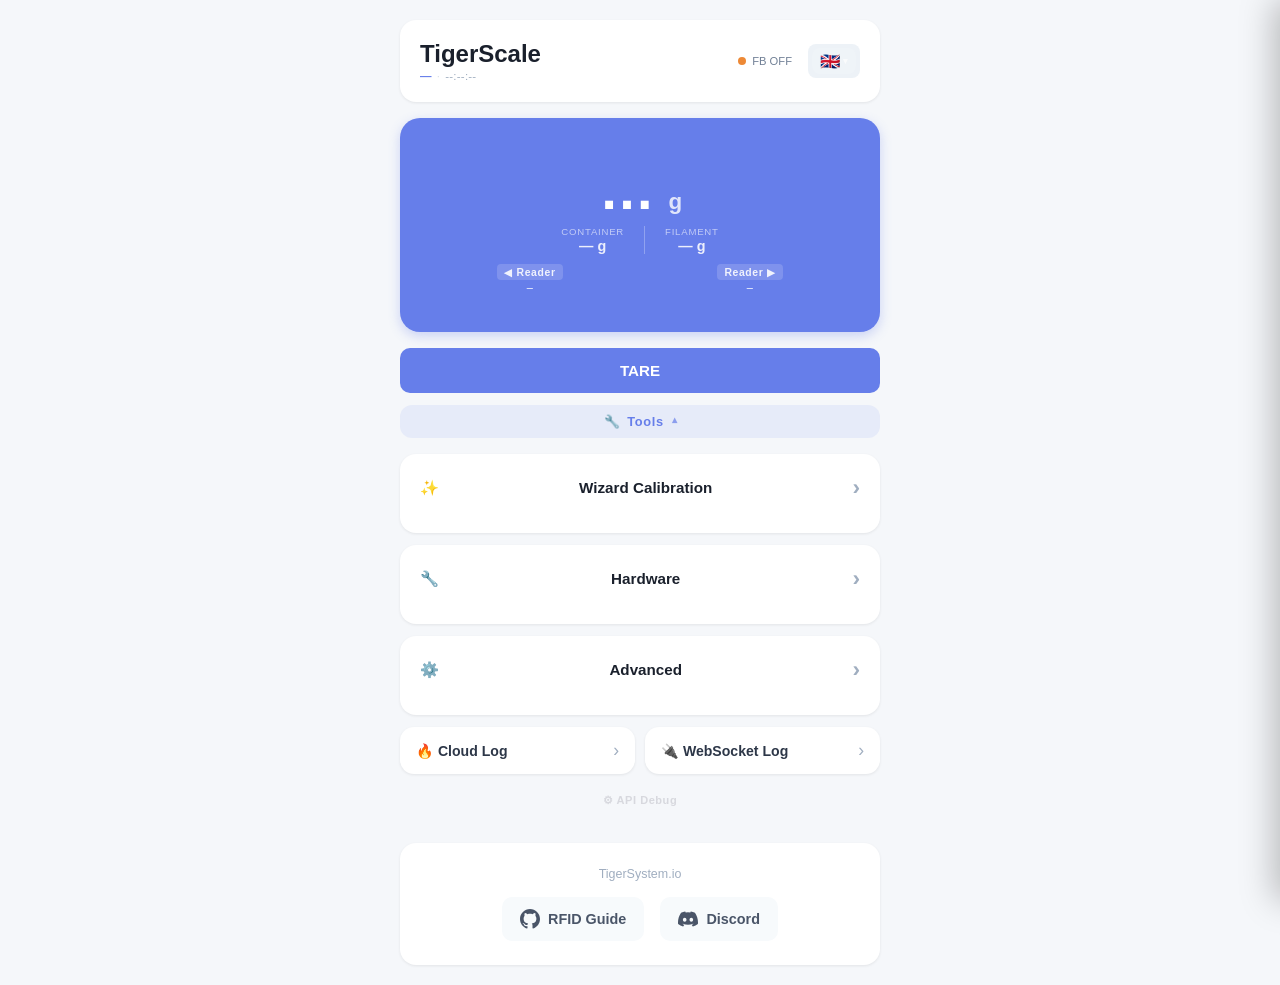
==== commit ca6e5809: "Point the ecosystem links at tigersystem.io rather than the store" ====
--- a/data/www/index.html
+++ b/data/www/index.html
@@ -420,7 +420,7 @@
         <!-- Footer — toujours visible, hors toolbox -->
         <div class="footer">
             <div class="footer-version">
-                <a href="https://tigertag.io" target="_blank" rel="noopener noreferrer" style="color: #a0aec0; text-decoration: none; transition: color 0.2s;">TigerTag.io</a>
+                <a href="https://tigersystem.io" target="_blank" rel="noopener noreferrer" style="color: #a0aec0; text-decoration: none; transition: color 0.2s;">TigerSystem.io</a>
             </div>
             <div class="footer-links">
                 <a href="https://github.com/TigerTag-Project/TigerTag-RFID-Guide" target="_blank" rel="noopener noreferrer" class="footer-link">
